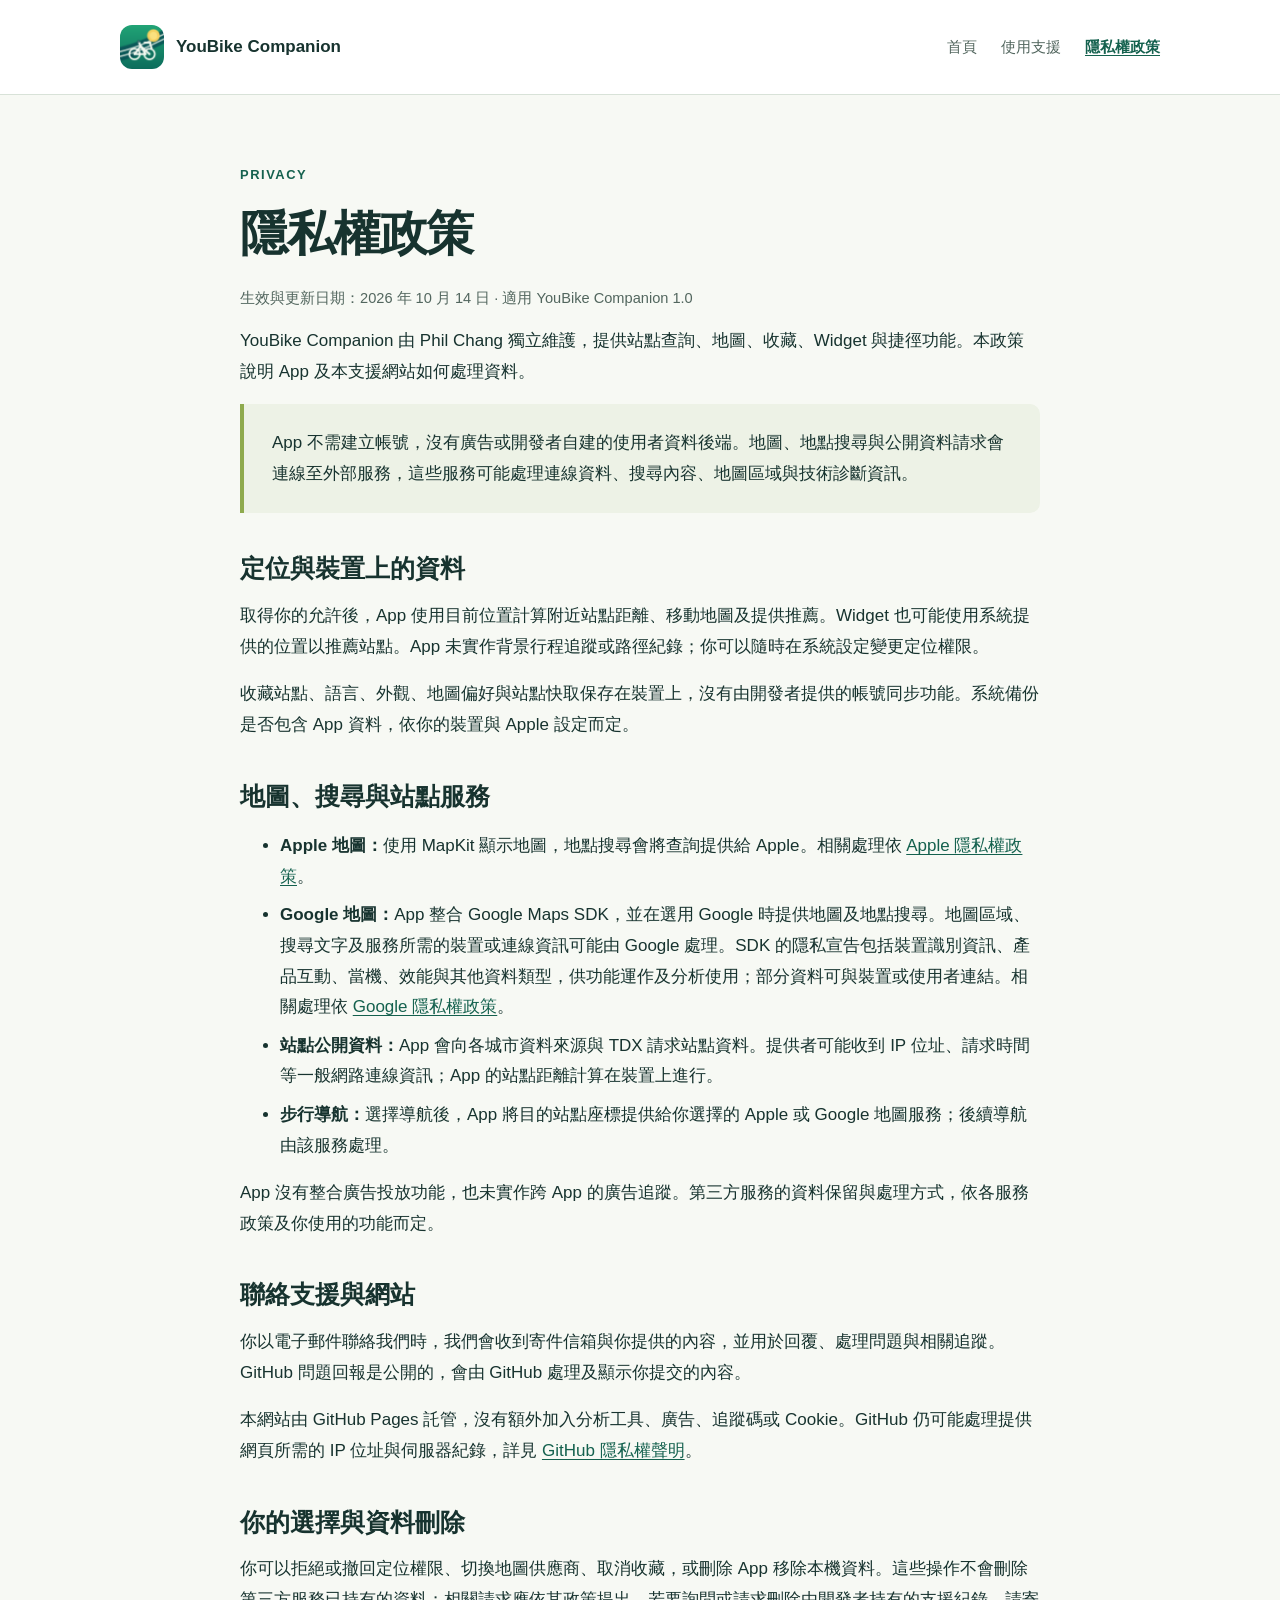
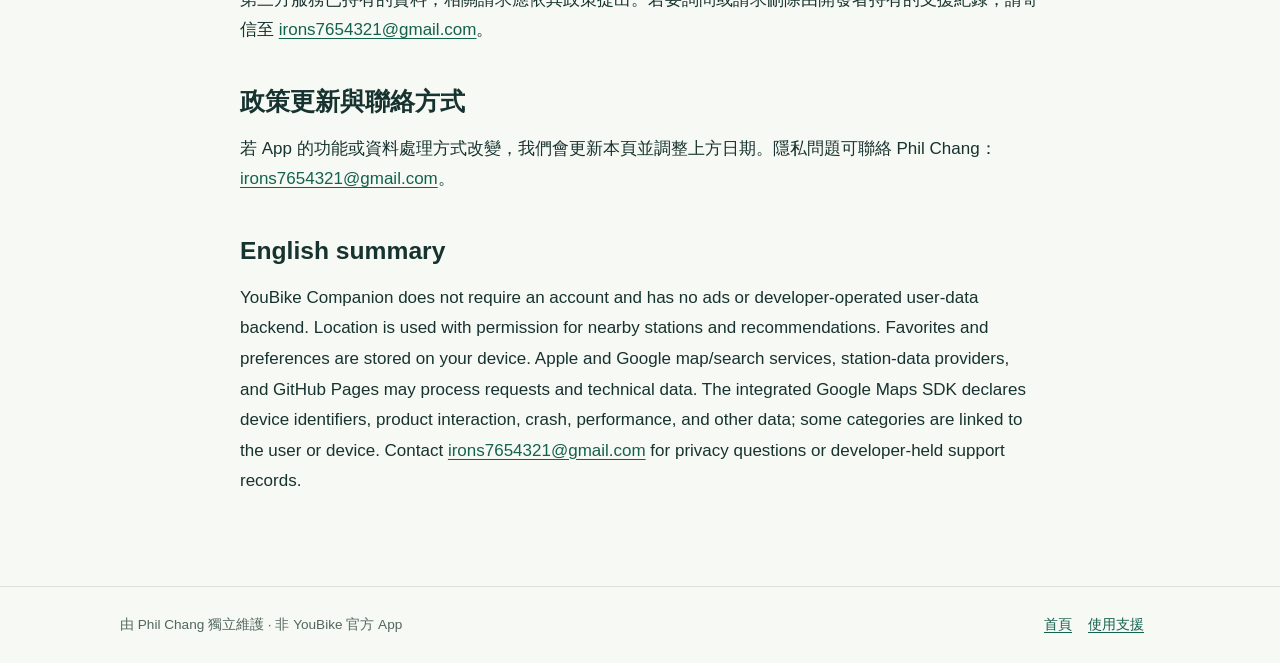
==== privacy.html @ 0c93a4db "Publish YouBike Companion support and privacy pages" ====
<!doctype html>
<html lang="zh-Hant">
<head>
  <meta charset="utf-8">
  <meta name="viewport" content="width=device-width, initial-scale=1">
  <meta name="description" content="YouBike Companion 隱私權政策：裝置上的定位、收藏與偏好設定，以及地圖、搜尋、站點資料和支援服務的資料處理。">
  <title>隱私權政策 — YouBike Companion</title>
  <link rel="icon" href="assets/app-icon.png">
  <link rel="stylesheet" href="styles.css">
</head>
<body>
  <a class="skip" href="#main">跳至主要內容</a>
  <header><div class="wrap header-inner"><a class="brand" href="./"><img src="assets/app-icon.png" width="44" height="44" alt="">YouBike Companion</a><nav aria-label="主要導覽"><a href="./">首頁</a><a href="support.html">使用支援</a><a href="privacy.html" aria-current="page">隱私權政策</a></nav></div></header>
  <main class="wrap article" id="main">
    <span class="eyebrow">Privacy</span>
    <h1>隱私權政策</h1>
    <p class="date">生效與更新日期：2026 年 10 月 14 日 · 適用 YouBike Companion 1.0</p>
    <p>YouBike Companion 由 Phil Chang 獨立維護，提供站點查詢、地圖、收藏、Widget 與捷徑功能。本政策說明 App 及本支援網站如何處理資料。</p>
    <aside class="note"><p>App 不需建立帳號，沒有廣告或開發者自建的使用者資料後端。地圖、地點搜尋與公開資料請求會連線至外部服務，這些服務可能處理連線資料、搜尋內容、地圖區域與技術診斷資訊。</p></aside>
    <section><h2>定位與裝置上的資料</h2><p>取得你的允許後，App 使用目前位置計算附近站點距離、移動地圖及提供推薦。Widget 也可能使用系統提供的位置以推薦站點。App 未實作背景行程追蹤或路徑紀錄；你可以隨時在系統設定變更定位權限。</p><p>收藏站點、語言、外觀、地圖偏好與站點快取保存在裝置上，沒有由開發者提供的帳號同步功能。系統備份是否包含 App 資料，依你的裝置與 Apple 設定而定。</p></section>
    <section><h2>地圖、搜尋與站點服務</h2><ul><li><strong>Apple 地圖：</strong>使用 MapKit 顯示地圖，地點搜尋會將查詢提供給 Apple。相關處理依 <a href="https://www.apple.com/legal/privacy/">Apple 隱私權政策</a>。</li><li><strong>Google 地圖：</strong>App 整合 Google Maps SDK，並在選用 Google 時提供地圖及地點搜尋。地圖區域、搜尋文字及服務所需的裝置或連線資訊可能由 Google 處理。SDK 的隱私宣告包括裝置識別資訊、產品互動、當機、效能與其他資料類型，供功能運作及分析使用；部分資料可與裝置或使用者連結。相關處理依 <a href="https://policies.google.com/privacy">Google 隱私權政策</a>。</li><li><strong>站點公開資料：</strong>App 會向各城市資料來源與 TDX 請求站點資料。提供者可能收到 IP 位址、請求時間等一般網路連線資訊；App 的站點距離計算在裝置上進行。</li><li><strong>步行導航：</strong>選擇導航後，App 將目的站點座標提供給你選擇的 Apple 或 Google 地圖服務；後續導航由該服務處理。</li></ul><p>App 沒有整合廣告投放功能，也未實作跨 App 的廣告追蹤。第三方服務的資料保留與處理方式，依各服務政策及你使用的功能而定。</p></section>
    <section><h2>聯絡支援與網站</h2><p>你以電子郵件聯絡我們時，我們會收到寄件信箱與你提供的內容，並用於回覆、處理問題與相關追蹤。GitHub 問題回報是公開的，會由 GitHub 處理及顯示你提交的內容。</p><p>本網站由 GitHub Pages 託管，沒有額外加入分析工具、廣告、追蹤碼或 Cookie。GitHub 仍可能處理提供網頁所需的 IP 位址與伺服器紀錄，詳見 <a href="https://docs.github.com/en/site-policy/privacy-policies/github-general-privacy-statement">GitHub 隱私權聲明</a>。</p></section>
    <section><h2>你的選擇與資料刪除</h2><p>你可以拒絕或撤回定位權限、切換地圖供應商、取消收藏，或刪除 App 移除本機資料。這些操作不會刪除第三方服務已持有的資料；相關請求應依其政策提出。若要詢問或請求刪除由開發者持有的支援紀錄，請寄信至 <a href="mailto:irons7654321@gmail.com?subject=YouBike%20Companion%20Privacy">irons7654321@gmail.com</a>。</p></section>
    <section><h2>政策更新與聯絡方式</h2><p>若 App 的功能或資料處理方式改變，我們會更新本頁並調整上方日期。隱私問題可聯絡 Phil Chang：<a href="mailto:irons7654321@gmail.com?subject=YouBike%20Companion%20Privacy">irons7654321@gmail.com</a>。</p></section>
    <section lang="en"><h2>English summary</h2><p>YouBike Companion does not require an account and has no ads or developer-operated user-data backend. Location is used with permission for nearby stations and recommendations. Favorites and preferences are stored on your device. Apple and Google map/search services, station-data providers, and GitHub Pages may process requests and technical data. The integrated Google Maps SDK declares device identifiers, product interaction, crash, performance, and other data; some categories are linked to the user or device. Contact <a href="mailto:irons7654321@gmail.com?subject=YouBike%20Companion%20Privacy">irons7654321@gmail.com</a> for privacy questions or developer-held support records.</p></section>
  </main>
  <footer><div class="wrap footer-inner"><span>由 Phil Chang 獨立維護 · 非 YouBike 官方 App</span><div><a href="./">首頁</a><a href="support.html">使用支援</a></div></div></footer>
</body>
</html>
---- styles.css ----
:root {
  color-scheme: light;
  --ink: #17332f;
  --muted: #52665e;
  --paper: #f7f9f4;
  --green: #14614e;
  --line: #d8e2d8;
  font-family: -apple-system, BlinkMacSystemFont, "Segoe UI", "Noto Sans TC", sans-serif;
  font-size: 17px;
  line-height: 1.8;
}
* { box-sizing: border-box; }
body { margin: 0; color: var(--ink); background: var(--paper); }
a { color: var(--green); text-underline-offset: .2em; }
a:hover { text-decoration-thickness: 2px; }
a:focus-visible, summary:focus-visible { outline: 3px solid #a3bc35; outline-offset: 5px; }
.wrap { width: min(1040px, calc(100% - 40px)); margin-inline: auto; }
.skip { position: absolute; top: -100px; left: 20px; padding: 10px; background: #fff; }
.skip:focus { top: 8px; z-index: 5; }
header { border-bottom: 1px solid var(--line); background: #fff; }
.header-inner { min-height: 94px; display: flex; align-items: center; justify-content: space-between; gap: 22px; }
.brand { display: flex; align-items: center; gap: 12px; color: var(--ink); font-weight: 700; text-decoration: none; line-height: 1.3; }
.brand img { width: 44px; height: 44px; border-radius: 12px; }
nav { display: flex; flex-wrap: wrap; gap: 24px; font-size: .88rem; }
nav a { color: var(--muted); text-decoration: none; }
nav a[aria-current="page"] { color: var(--green); font-weight: 700; text-decoration: underline; }
main { padding-block: 64px 72px; }
.eyebrow { font-size: .76rem; font-weight: 700; letter-spacing: .12em; text-transform: uppercase; color: var(--green); }
h1 { margin: 14px 0 22px; font-size: clamp(2rem, 4.8vw, 3.5rem); line-height: 1.25; letter-spacing: -.03em; }
h2 { font-size: 1.45rem; line-height: 1.45; margin: 0 0 14px; }
h3 { font-size: 1.04rem; margin-bottom: 6px; }
p { margin-top: 0; }
.intro { max-width: 680px; font-size: 1.13rem; color: var(--muted); }
.hero { padding-bottom: 52px; }
.actions { display: flex; flex-wrap: wrap; gap: 12px; margin-top: 30px; }
.button { display: inline-block; padding: 10px 21px; border-radius: 9px; border: 1px solid var(--green); text-decoration: none; font-size: .93rem; font-weight: 650; }
.button.primary { background: var(--green); color: #fff; }
.button:hover { background: #e7efe5; }
.button.primary:hover { background: #0c4d3c; }
.facts { padding: 18px 0; border-block: 1px solid var(--line); display: flex; flex-wrap: wrap; gap: 10px 28px; color: var(--muted); font-size: .85rem; }
.columns { display: grid; grid-template-columns: repeat(3, 1fr); gap: 34px; padding-block: 42px; }
.columns p { color: var(--muted); font-size: .93rem; }
.number { display: block; color: var(--green); font-size: .8rem; font-weight: 700; margin-bottom: 14px; }
.note { background: #edf2e6; border-left: 4px solid #8eaa4d; padding: 24px 28px; border-radius: 0 10px 10px 0; }
.note p:last-child { margin-bottom: 0; }
.article { max-width: 800px; }
.article h1 { font-size: clamp(2rem, 4vw, 2.8rem); }
.article section { margin-top: 38px; }
.article li { margin-block: 8px; }
.date { color: var(--muted); font-size: .86rem; }
.contact { padding: 26px 28px; border: 1px solid var(--line); border-radius: 12px; background: #fff; margin-block: 32px; }
.contact a { overflow-wrap: anywhere; }
details { border-bottom: 1px solid var(--line); padding-block: 20px; }
summary { cursor: pointer; font-weight: 650; }
details p { margin: 14px 0 0; color: var(--muted); }
footer { border-top: 1px solid var(--line); padding-block: 26px; color: var(--muted); font-size: .8rem; }
.footer-inner { display: flex; flex-wrap: wrap; justify-content: space-between; gap: 12px; }
footer a { margin-right: 16px; }
@media (max-width: 640px) {
  .header-inner { align-items: flex-start; flex-direction: column; padding-block: 20px; gap: 18px; }
  nav { gap: 22px; }
  main { padding-block: 40px 48px; }
  .columns { grid-template-columns: 1fr; gap: 16px; padding-block: 30px; }
  .columns article { border-bottom: 1px solid var(--line); padding-bottom: 16px; }
  .hero { padding-bottom: 30px; }
  .contact, .note { padding: 20px; }
}
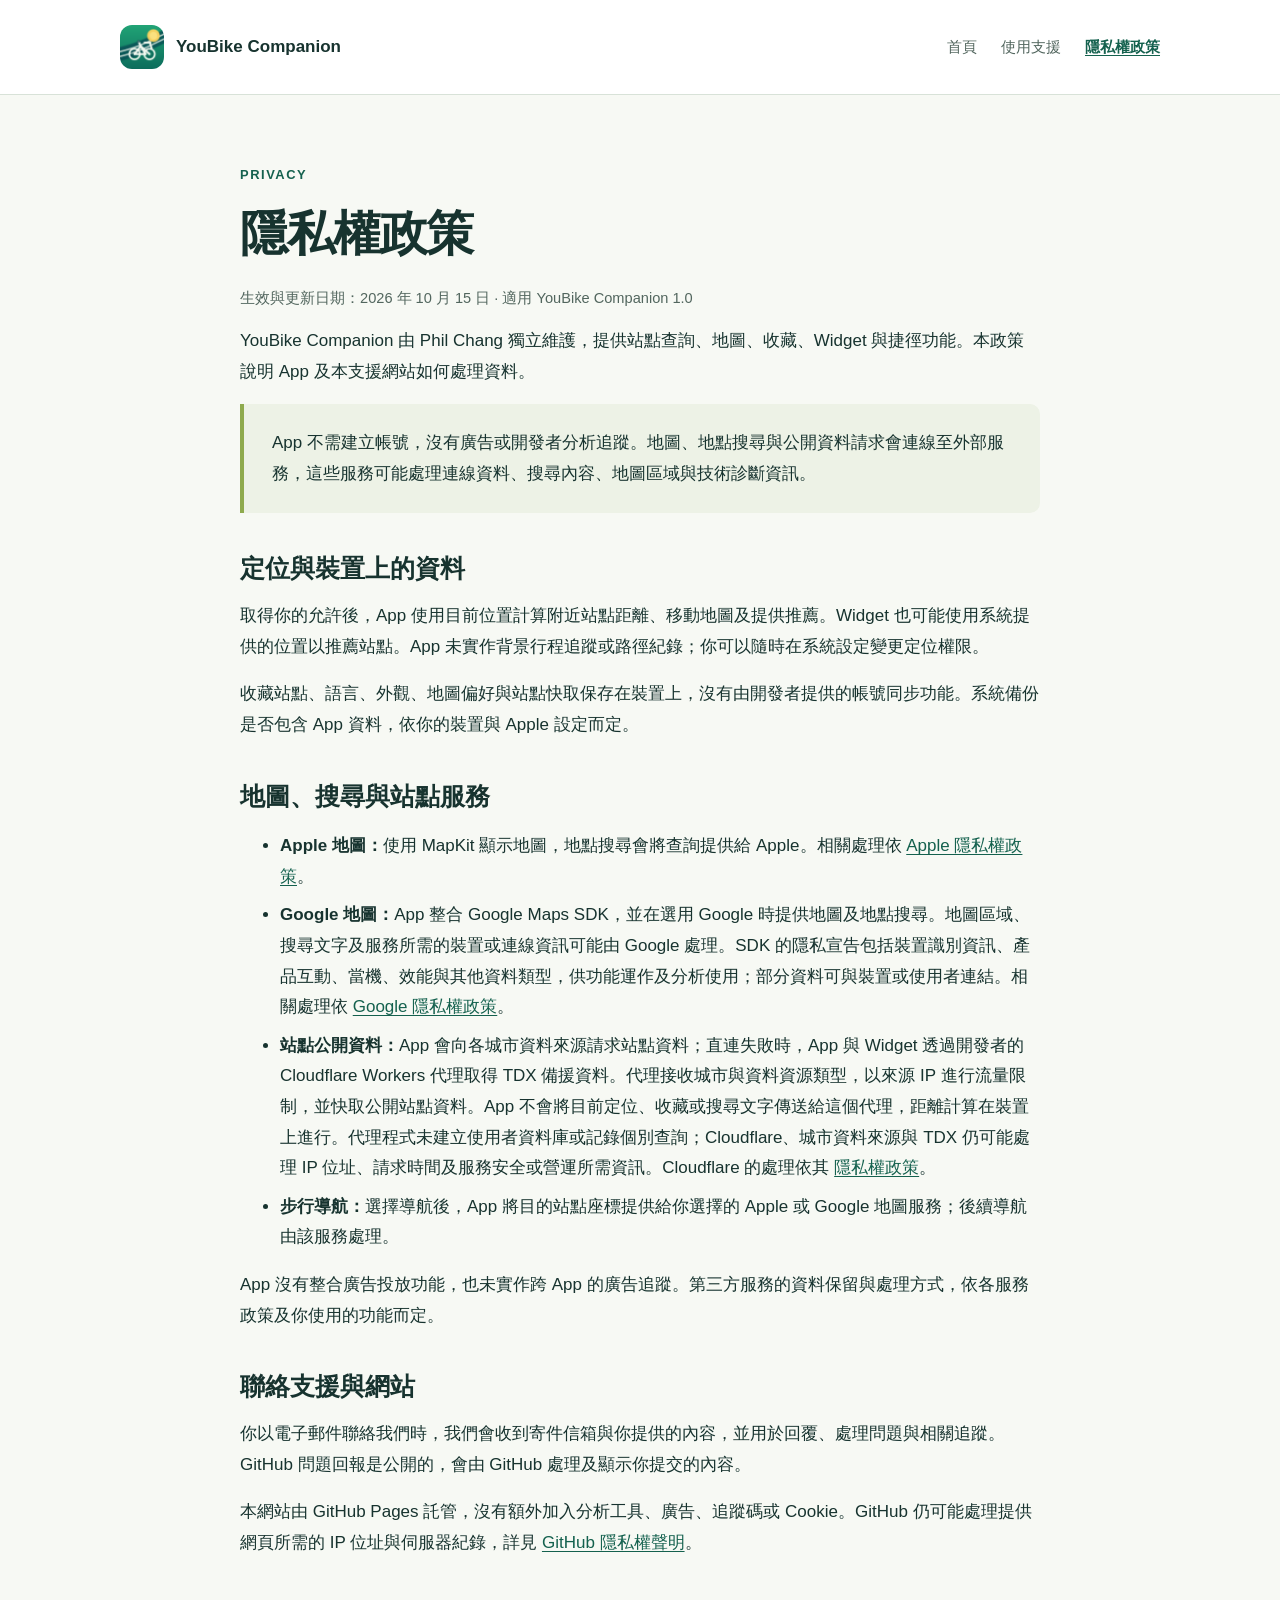
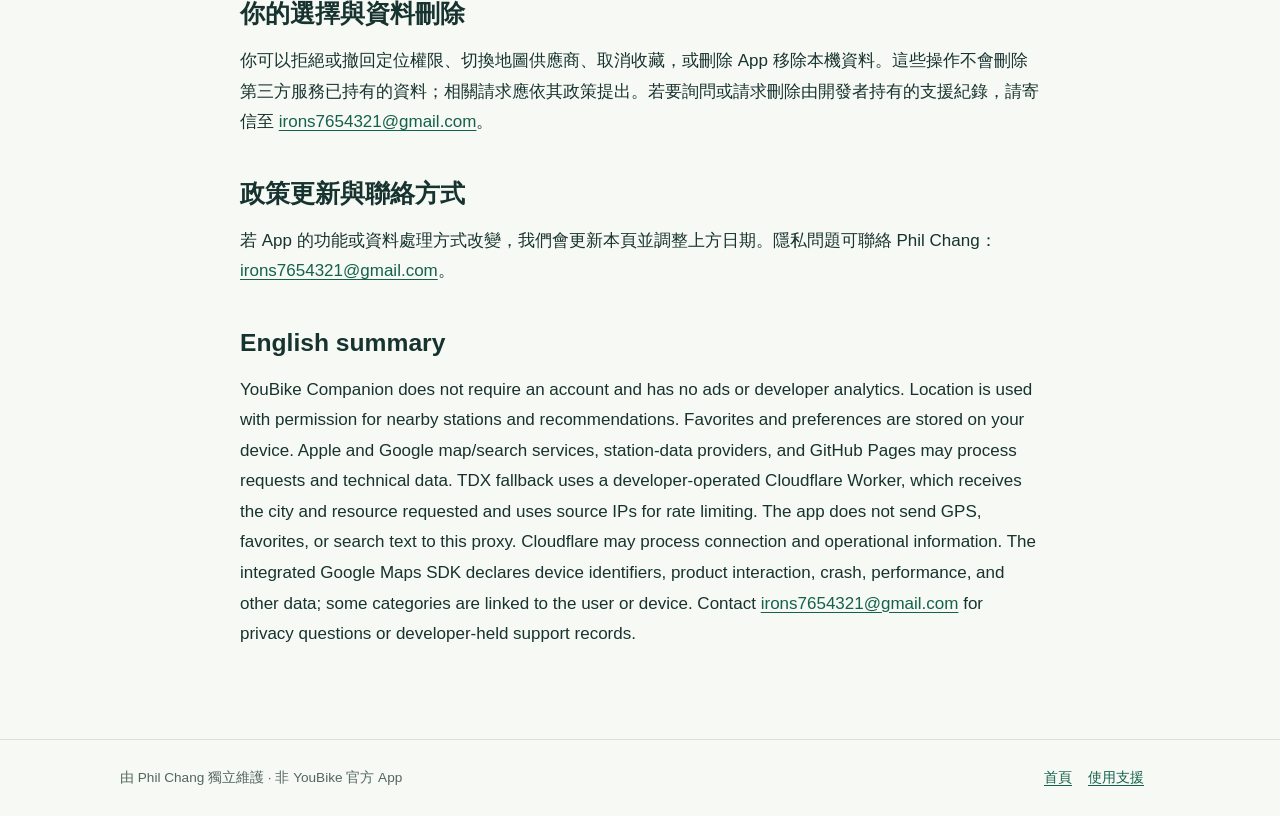
==== commit 7dd35ea2: "Document Cloudflare TDX fallback privacy processing" ====
--- a/privacy.html
+++ b/privacy.html
@@ -14,15 +14,15 @@
   <main class="wrap article" id="main">
     <span class="eyebrow">Privacy</span>
     <h1>隱私權政策</h1>
-    <p class="date">生效與更新日期：2026 年 10 月 14 日 · 適用 YouBike Companion 1.0</p>
+    <p class="date">生效與更新日期：2026 年 10 月 15 日 · 適用 YouBike Companion 1.0</p>
     <p>YouBike Companion 由 Phil Chang 獨立維護，提供站點查詢、地圖、收藏、Widget 與捷徑功能。本政策說明 App 及本支援網站如何處理資料。</p>
-    <aside class="note"><p>App 不需建立帳號，沒有廣告或開發者自建的使用者資料後端。地圖、地點搜尋與公開資料請求會連線至外部服務，這些服務可能處理連線資料、搜尋內容、地圖區域與技術診斷資訊。</p></aside>
+    <aside class="note"><p>App 不需建立帳號，沒有廣告或開發者分析追蹤。地圖、地點搜尋與公開資料請求會連線至外部服務，這些服務可能處理連線資料、搜尋內容、地圖區域與技術診斷資訊。</p></aside>
     <section><h2>定位與裝置上的資料</h2><p>取得你的允許後，App 使用目前位置計算附近站點距離、移動地圖及提供推薦。Widget 也可能使用系統提供的位置以推薦站點。App 未實作背景行程追蹤或路徑紀錄；你可以隨時在系統設定變更定位權限。</p><p>收藏站點、語言、外觀、地圖偏好與站點快取保存在裝置上，沒有由開發者提供的帳號同步功能。系統備份是否包含 App 資料，依你的裝置與 Apple 設定而定。</p></section>
-    <section><h2>地圖、搜尋與站點服務</h2><ul><li><strong>Apple 地圖：</strong>使用 MapKit 顯示地圖，地點搜尋會將查詢提供給 Apple。相關處理依 <a href="https://www.apple.com/legal/privacy/">Apple 隱私權政策</a>。</li><li><strong>Google 地圖：</strong>App 整合 Google Maps SDK，並在選用 Google 時提供地圖及地點搜尋。地圖區域、搜尋文字及服務所需的裝置或連線資訊可能由 Google 處理。SDK 的隱私宣告包括裝置識別資訊、產品互動、當機、效能與其他資料類型，供功能運作及分析使用；部分資料可與裝置或使用者連結。相關處理依 <a href="https://policies.google.com/privacy">Google 隱私權政策</a>。</li><li><strong>站點公開資料：</strong>App 會向各城市資料來源與 TDX 請求站點資料。提供者可能收到 IP 位址、請求時間等一般網路連線資訊；App 的站點距離計算在裝置上進行。</li><li><strong>步行導航：</strong>選擇導航後，App 將目的站點座標提供給你選擇的 Apple 或 Google 地圖服務；後續導航由該服務處理。</li></ul><p>App 沒有整合廣告投放功能，也未實作跨 App 的廣告追蹤。第三方服務的資料保留與處理方式，依各服務政策及你使用的功能而定。</p></section>
+    <section><h2>地圖、搜尋與站點服務</h2><ul><li><strong>Apple 地圖：</strong>使用 MapKit 顯示地圖，地點搜尋會將查詢提供給 Apple。相關處理依 <a href="https://www.apple.com/legal/privacy/">Apple 隱私權政策</a>。</li><li><strong>Google 地圖：</strong>App 整合 Google Maps SDK，並在選用 Google 時提供地圖及地點搜尋。地圖區域、搜尋文字及服務所需的裝置或連線資訊可能由 Google 處理。SDK 的隱私宣告包括裝置識別資訊、產品互動、當機、效能與其他資料類型，供功能運作及分析使用；部分資料可與裝置或使用者連結。相關處理依 <a href="https://policies.google.com/privacy">Google 隱私權政策</a>。</li><li><strong>站點公開資料：</strong>App 會向各城市資料來源請求站點資料；直連失敗時，App 與 Widget 透過開發者的 Cloudflare Workers 代理取得 TDX 備援資料。代理接收城市與資料資源類型，以來源 IP 進行流量限制，並快取公開站點資料。App 不會將目前定位、收藏或搜尋文字傳送給這個代理，距離計算在裝置上進行。代理程式未建立使用者資料庫或記錄個別查詢；Cloudflare、城市資料來源與 TDX 仍可能處理 IP 位址、請求時間及服務安全或營運所需資訊。Cloudflare 的處理依其 <a href="https://www.cloudflare.com/privacypolicy/">隱私權政策</a>。</li><li><strong>步行導航：</strong>選擇導航後，App 將目的站點座標提供給你選擇的 Apple 或 Google 地圖服務；後續導航由該服務處理。</li></ul><p>App 沒有整合廣告投放功能，也未實作跨 App 的廣告追蹤。第三方服務的資料保留與處理方式，依各服務政策及你使用的功能而定。</p></section>
     <section><h2>聯絡支援與網站</h2><p>你以電子郵件聯絡我們時，我們會收到寄件信箱與你提供的內容，並用於回覆、處理問題與相關追蹤。GitHub 問題回報是公開的，會由 GitHub 處理及顯示你提交的內容。</p><p>本網站由 GitHub Pages 託管，沒有額外加入分析工具、廣告、追蹤碼或 Cookie。GitHub 仍可能處理提供網頁所需的 IP 位址與伺服器紀錄，詳見 <a href="https://docs.github.com/en/site-policy/privacy-policies/github-general-privacy-statement">GitHub 隱私權聲明</a>。</p></section>
     <section><h2>你的選擇與資料刪除</h2><p>你可以拒絕或撤回定位權限、切換地圖供應商、取消收藏，或刪除 App 移除本機資料。這些操作不會刪除第三方服務已持有的資料；相關請求應依其政策提出。若要詢問或請求刪除由開發者持有的支援紀錄，請寄信至 <a href="mailto:irons7654321@gmail.com?subject=YouBike%20Companion%20Privacy">irons7654321@gmail.com</a>。</p></section>
     <section><h2>政策更新與聯絡方式</h2><p>若 App 的功能或資料處理方式改變，我們會更新本頁並調整上方日期。隱私問題可聯絡 Phil Chang：<a href="mailto:irons7654321@gmail.com?subject=YouBike%20Companion%20Privacy">irons7654321@gmail.com</a>。</p></section>
-    <section lang="en"><h2>English summary</h2><p>YouBike Companion does not require an account and has no ads or developer-operated user-data backend. Location is used with permission for nearby stations and recommendations. Favorites and preferences are stored on your device. Apple and Google map/search services, station-data providers, and GitHub Pages may process requests and technical data. The integrated Google Maps SDK declares device identifiers, product interaction, crash, performance, and other data; some categories are linked to the user or device. Contact <a href="mailto:irons7654321@gmail.com?subject=YouBike%20Companion%20Privacy">irons7654321@gmail.com</a> for privacy questions or developer-held support records.</p></section>
+    <section lang="en"><h2>English summary</h2><p>YouBike Companion does not require an account and has no ads or developer analytics. Location is used with permission for nearby stations and recommendations. Favorites and preferences are stored on your device. Apple and Google map/search services, station-data providers, and GitHub Pages may process requests and technical data. TDX fallback uses a developer-operated Cloudflare Worker, which receives the city and resource requested and uses source IPs for rate limiting. The app does not send GPS, favorites, or search text to this proxy. Cloudflare may process connection and operational information. The integrated Google Maps SDK declares device identifiers, product interaction, crash, performance, and other data; some categories are linked to the user or device. Contact <a href="mailto:irons7654321@gmail.com?subject=YouBike%20Companion%20Privacy">irons7654321@gmail.com</a> for privacy questions or developer-held support records.</p></section>
   </main>
   <footer><div class="wrap footer-inner"><span>由 Phil Chang 獨立維護 · 非 YouBike 官方 App</span><div><a href="./">首頁</a><a href="support.html">使用支援</a></div></div></footer>
 </body>
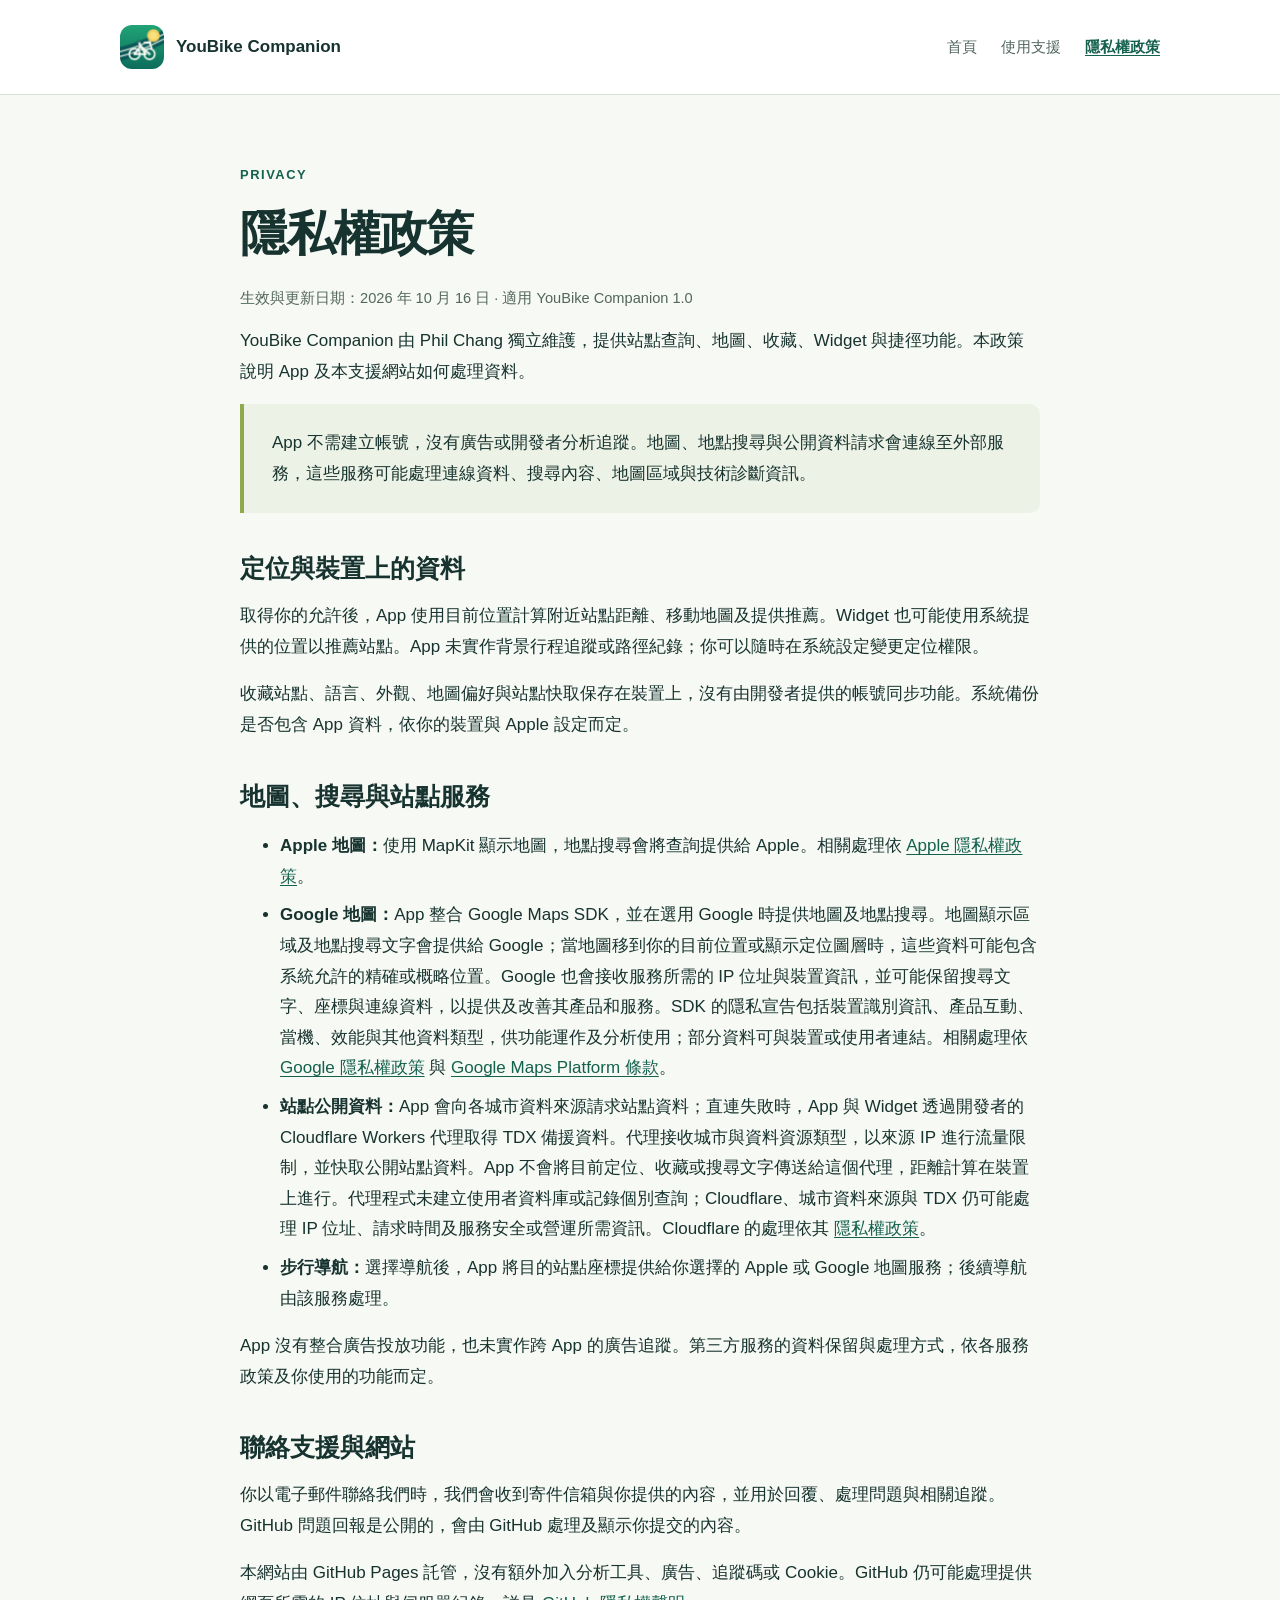
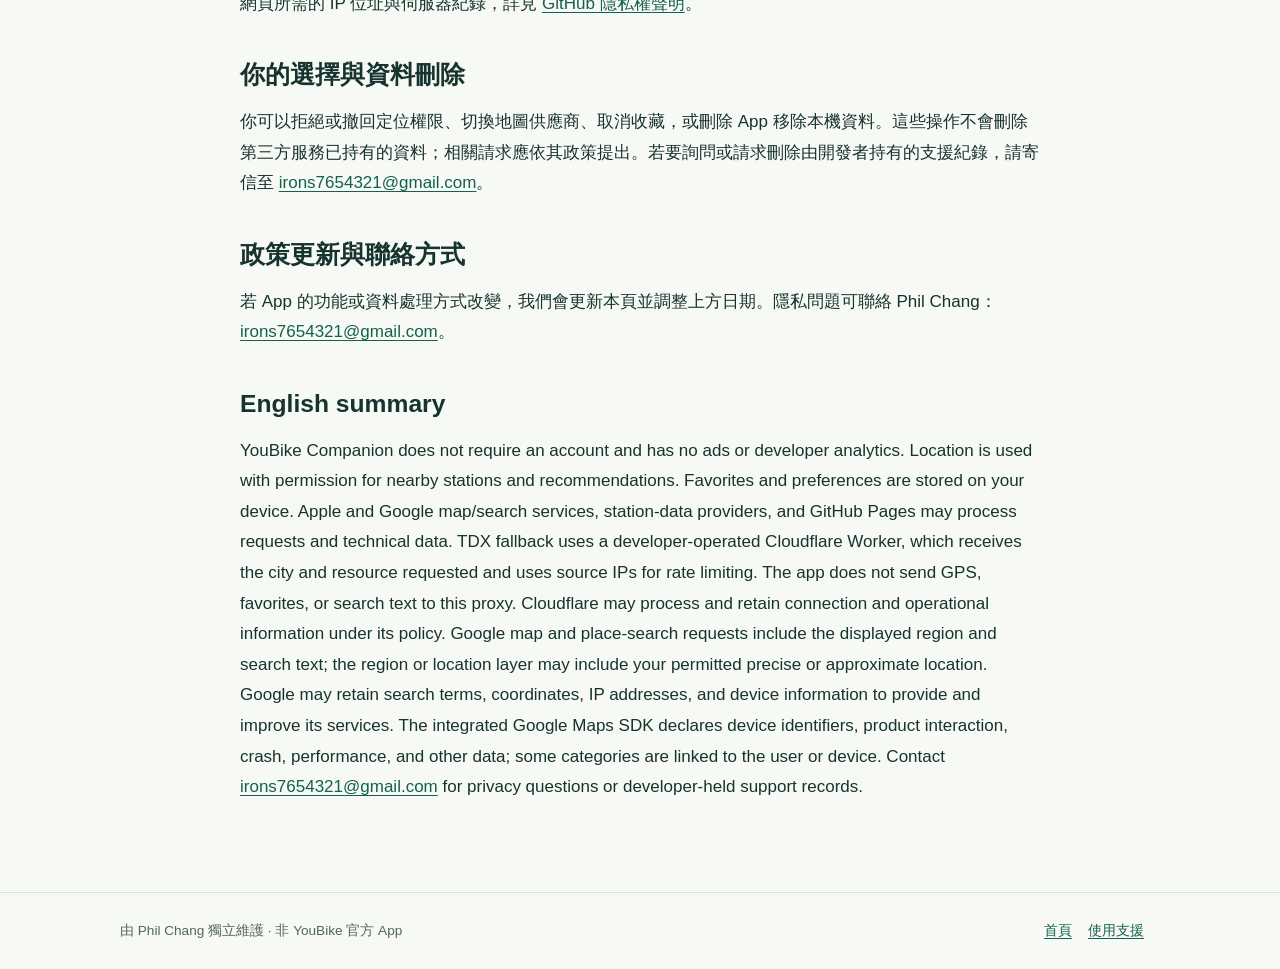
==== commit 83341449: "Clarify Google location and search privacy disclosures" ====
--- a/privacy.html
+++ b/privacy.html
@@ -14,15 +14,15 @@
   <main class="wrap article" id="main">
     <span class="eyebrow">Privacy</span>
     <h1>隱私權政策</h1>
-    <p class="date">生效與更新日期：2026 年 10 月 15 日 · 適用 YouBike Companion 1.0</p>
+    <p class="date">生效與更新日期：2026 年 10 月 16 日 · 適用 YouBike Companion 1.0</p>
     <p>YouBike Companion 由 Phil Chang 獨立維護，提供站點查詢、地圖、收藏、Widget 與捷徑功能。本政策說明 App 及本支援網站如何處理資料。</p>
     <aside class="note"><p>App 不需建立帳號，沒有廣告或開發者分析追蹤。地圖、地點搜尋與公開資料請求會連線至外部服務，這些服務可能處理連線資料、搜尋內容、地圖區域與技術診斷資訊。</p></aside>
     <section><h2>定位與裝置上的資料</h2><p>取得你的允許後，App 使用目前位置計算附近站點距離、移動地圖及提供推薦。Widget 也可能使用系統提供的位置以推薦站點。App 未實作背景行程追蹤或路徑紀錄；你可以隨時在系統設定變更定位權限。</p><p>收藏站點、語言、外觀、地圖偏好與站點快取保存在裝置上，沒有由開發者提供的帳號同步功能。系統備份是否包含 App 資料，依你的裝置與 Apple 設定而定。</p></section>
-    <section><h2>地圖、搜尋與站點服務</h2><ul><li><strong>Apple 地圖：</strong>使用 MapKit 顯示地圖，地點搜尋會將查詢提供給 Apple。相關處理依 <a href="https://www.apple.com/legal/privacy/">Apple 隱私權政策</a>。</li><li><strong>Google 地圖：</strong>App 整合 Google Maps SDK，並在選用 Google 時提供地圖及地點搜尋。地圖區域、搜尋文字及服務所需的裝置或連線資訊可能由 Google 處理。SDK 的隱私宣告包括裝置識別資訊、產品互動、當機、效能與其他資料類型，供功能運作及分析使用；部分資料可與裝置或使用者連結。相關處理依 <a href="https://policies.google.com/privacy">Google 隱私權政策</a>。</li><li><strong>站點公開資料：</strong>App 會向各城市資料來源請求站點資料；直連失敗時，App 與 Widget 透過開發者的 Cloudflare Workers 代理取得 TDX 備援資料。代理接收城市與資料資源類型，以來源 IP 進行流量限制，並快取公開站點資料。App 不會將目前定位、收藏或搜尋文字傳送給這個代理，距離計算在裝置上進行。代理程式未建立使用者資料庫或記錄個別查詢；Cloudflare、城市資料來源與 TDX 仍可能處理 IP 位址、請求時間及服務安全或營運所需資訊。Cloudflare 的處理依其 <a href="https://www.cloudflare.com/privacypolicy/">隱私權政策</a>。</li><li><strong>步行導航：</strong>選擇導航後，App 將目的站點座標提供給你選擇的 Apple 或 Google 地圖服務；後續導航由該服務處理。</li></ul><p>App 沒有整合廣告投放功能，也未實作跨 App 的廣告追蹤。第三方服務的資料保留與處理方式，依各服務政策及你使用的功能而定。</p></section>
+    <section><h2>地圖、搜尋與站點服務</h2><ul><li><strong>Apple 地圖：</strong>使用 MapKit 顯示地圖，地點搜尋會將查詢提供給 Apple。相關處理依 <a href="https://www.apple.com/legal/privacy/">Apple 隱私權政策</a>。</li><li><strong>Google 地圖：</strong>App 整合 Google Maps SDK，並在選用 Google 時提供地圖及地點搜尋。地圖顯示區域及地點搜尋文字會提供給 Google；當地圖移到你的目前位置或顯示定位圖層時，這些資料可能包含系統允許的精確或概略位置。Google 也會接收服務所需的 IP 位址與裝置資訊，並可能保留搜尋文字、座標與連線資料，以提供及改善其產品和服務。SDK 的隱私宣告包括裝置識別資訊、產品互動、當機、效能與其他資料類型，供功能運作及分析使用；部分資料可與裝置或使用者連結。相關處理依 <a href="https://policies.google.com/privacy">Google 隱私權政策</a> 與 <a href="https://cloud.google.com/maps-platform/terms">Google Maps Platform 條款</a>。</li><li><strong>站點公開資料：</strong>App 會向各城市資料來源請求站點資料；直連失敗時，App 與 Widget 透過開發者的 Cloudflare Workers 代理取得 TDX 備援資料。代理接收城市與資料資源類型，以來源 IP 進行流量限制，並快取公開站點資料。App 不會將目前定位、收藏或搜尋文字傳送給這個代理，距離計算在裝置上進行。代理程式未建立使用者資料庫或記錄個別查詢；Cloudflare、城市資料來源與 TDX 仍可能處理 IP 位址、請求時間及服務安全或營運所需資訊。Cloudflare 的處理依其 <a href="https://www.cloudflare.com/privacypolicy/">隱私權政策</a>。</li><li><strong>步行導航：</strong>選擇導航後，App 將目的站點座標提供給你選擇的 Apple 或 Google 地圖服務；後續導航由該服務處理。</li></ul><p>App 沒有整合廣告投放功能，也未實作跨 App 的廣告追蹤。第三方服務的資料保留與處理方式，依各服務政策及你使用的功能而定。</p></section>
     <section><h2>聯絡支援與網站</h2><p>你以電子郵件聯絡我們時，我們會收到寄件信箱與你提供的內容，並用於回覆、處理問題與相關追蹤。GitHub 問題回報是公開的，會由 GitHub 處理及顯示你提交的內容。</p><p>本網站由 GitHub Pages 託管，沒有額外加入分析工具、廣告、追蹤碼或 Cookie。GitHub 仍可能處理提供網頁所需的 IP 位址與伺服器紀錄，詳見 <a href="https://docs.github.com/en/site-policy/privacy-policies/github-general-privacy-statement">GitHub 隱私權聲明</a>。</p></section>
     <section><h2>你的選擇與資料刪除</h2><p>你可以拒絕或撤回定位權限、切換地圖供應商、取消收藏，或刪除 App 移除本機資料。這些操作不會刪除第三方服務已持有的資料；相關請求應依其政策提出。若要詢問或請求刪除由開發者持有的支援紀錄，請寄信至 <a href="mailto:irons7654321@gmail.com?subject=YouBike%20Companion%20Privacy">irons7654321@gmail.com</a>。</p></section>
     <section><h2>政策更新與聯絡方式</h2><p>若 App 的功能或資料處理方式改變，我們會更新本頁並調整上方日期。隱私問題可聯絡 Phil Chang：<a href="mailto:irons7654321@gmail.com?subject=YouBike%20Companion%20Privacy">irons7654321@gmail.com</a>。</p></section>
-    <section lang="en"><h2>English summary</h2><p>YouBike Companion does not require an account and has no ads or developer analytics. Location is used with permission for nearby stations and recommendations. Favorites and preferences are stored on your device. Apple and Google map/search services, station-data providers, and GitHub Pages may process requests and technical data. TDX fallback uses a developer-operated Cloudflare Worker, which receives the city and resource requested and uses source IPs for rate limiting. The app does not send GPS, favorites, or search text to this proxy. Cloudflare may process connection and operational information. The integrated Google Maps SDK declares device identifiers, product interaction, crash, performance, and other data; some categories are linked to the user or device. Contact <a href="mailto:irons7654321@gmail.com?subject=YouBike%20Companion%20Privacy">irons7654321@gmail.com</a> for privacy questions or developer-held support records.</p></section>
+    <section lang="en"><h2>English summary</h2><p>YouBike Companion does not require an account and has no ads or developer analytics. Location is used with permission for nearby stations and recommendations. Favorites and preferences are stored on your device. Apple and Google map/search services, station-data providers, and GitHub Pages may process requests and technical data. TDX fallback uses a developer-operated Cloudflare Worker, which receives the city and resource requested and uses source IPs for rate limiting. The app does not send GPS, favorites, or search text to this proxy. Cloudflare may process and retain connection and operational information under its policy. Google map and place-search requests include the displayed region and search text; the region or location layer may include your permitted precise or approximate location. Google may retain search terms, coordinates, IP addresses, and device information to provide and improve its services. The integrated Google Maps SDK declares device identifiers, product interaction, crash, performance, and other data; some categories are linked to the user or device. Contact <a href="mailto:irons7654321@gmail.com?subject=YouBike%20Companion%20Privacy">irons7654321@gmail.com</a> for privacy questions or developer-held support records.</p></section>
   </main>
   <footer><div class="wrap footer-inner"><span>由 Phil Chang 獨立維護 · 非 YouBike 官方 App</span><div><a href="./">首頁</a><a href="support.html">使用支援</a></div></div></footer>
 </body>
